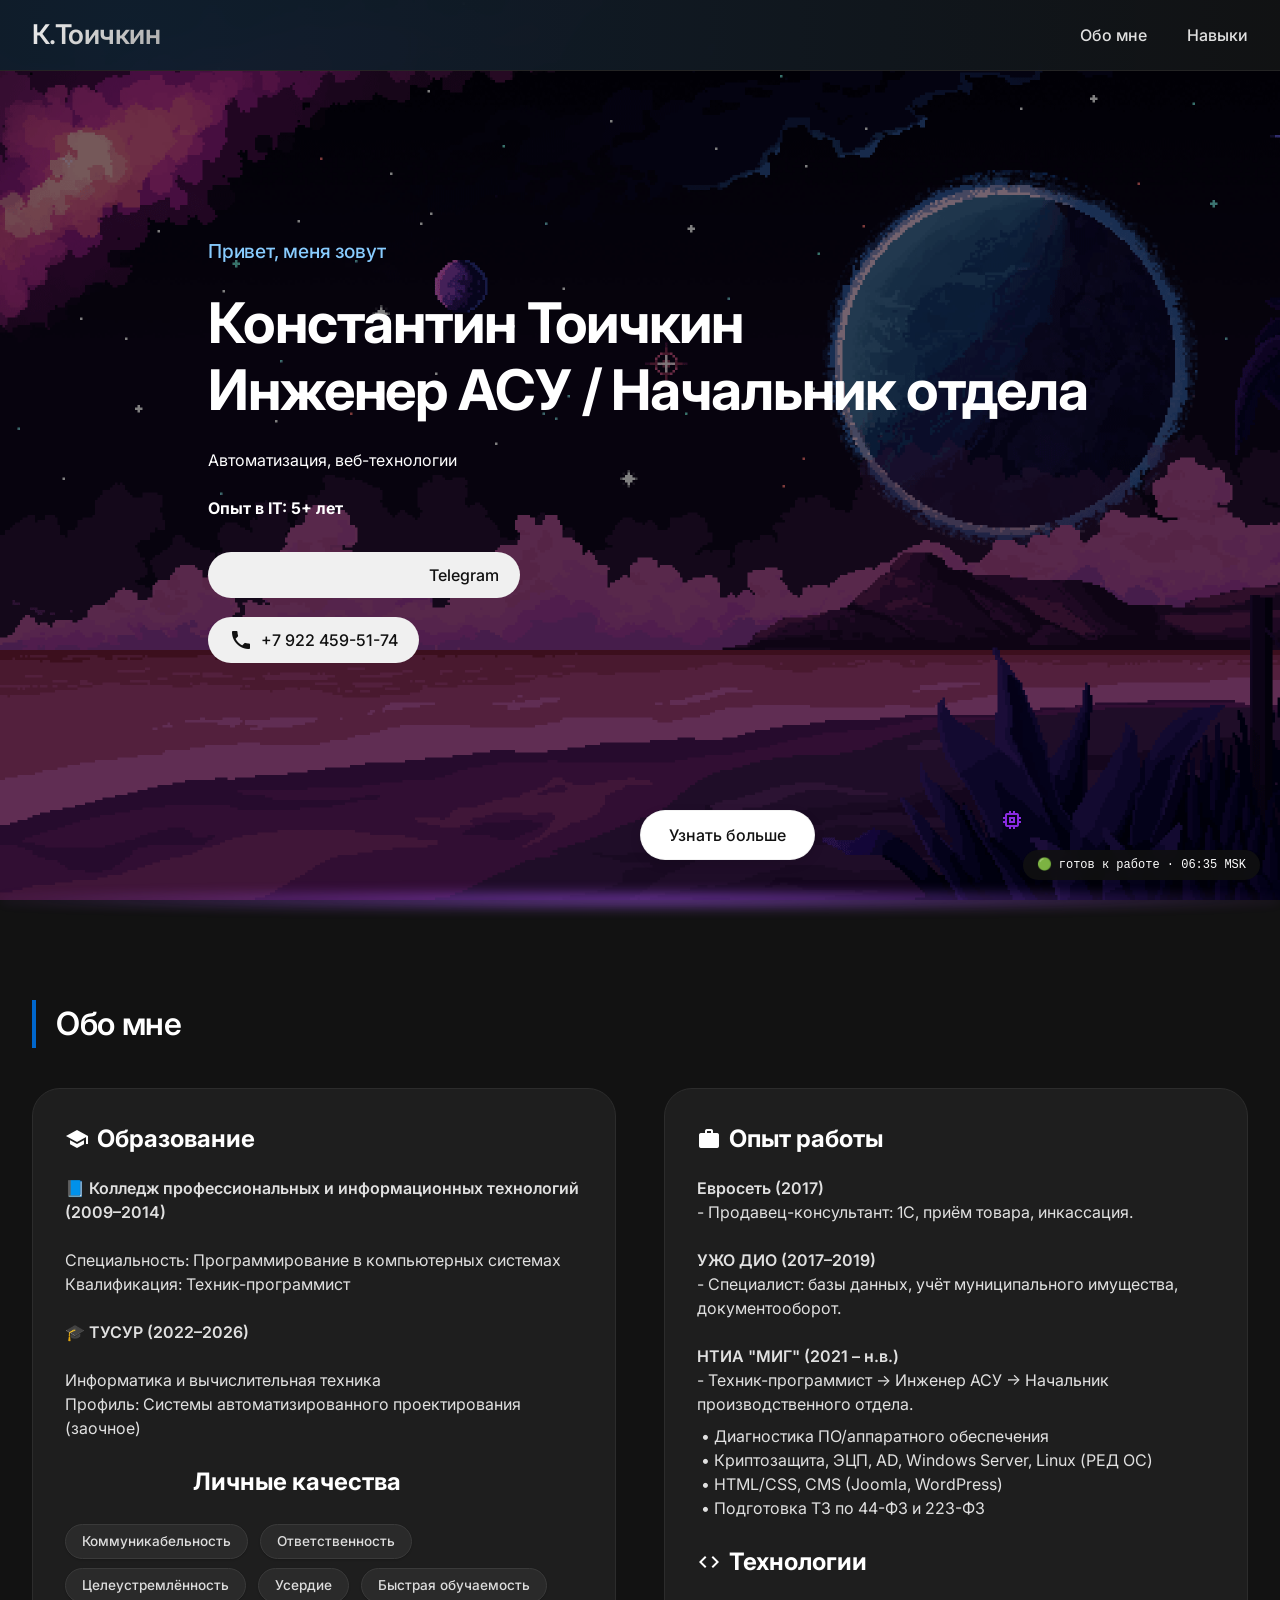
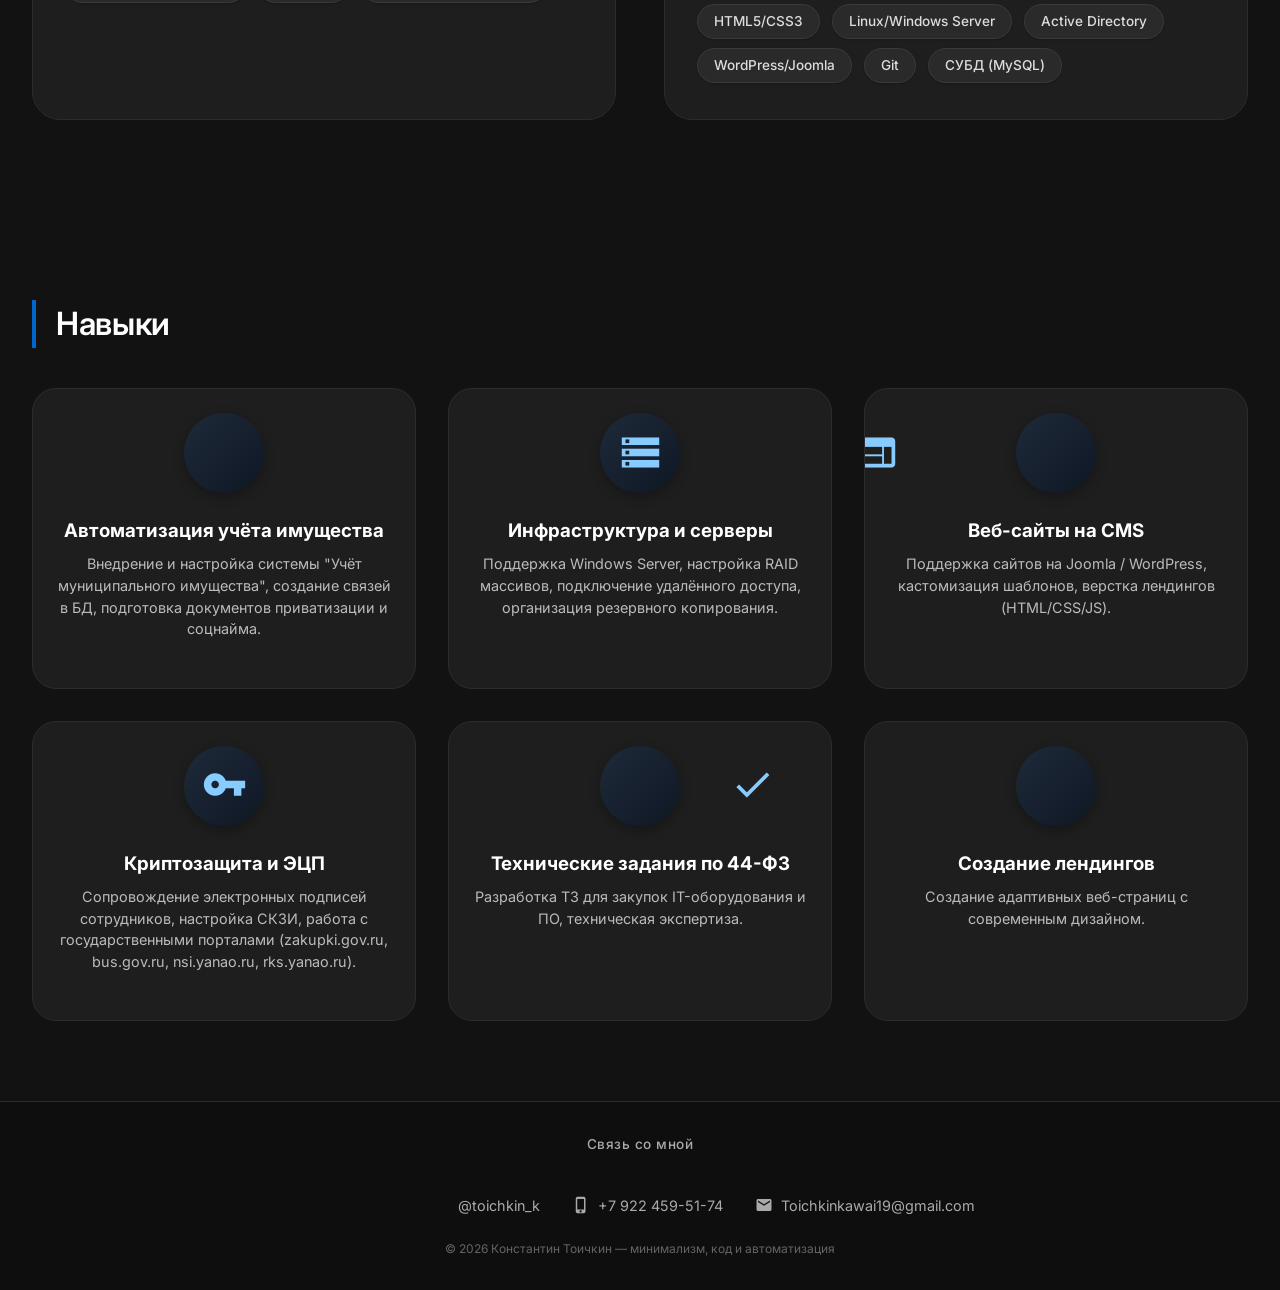
==== landing.html @ 27f52992 "Add files via upload" ====
<!doctype html>
<html lang="ru">
  <head>
    <meta charset="UTF-8" />
    <meta
      name="viewport"
      content="width=device-width, initial-scale=1.0, viewport-fit=cover"
    />
    <title>Kawai19</title>
    <!-- Google Fonts + Material Icons -->
    <link
      href="https://fonts.googleapis.com/css2?family=Inter:opsz,wght@14..32,300;14..32,400;14..32,500;14..32,600;14..32,700&display=swap"
      rel="stylesheet"
    />
    <link
      href="https://fonts.googleapis.com/icon?family=Material+Icons"
      rel="stylesheet"
    />
    <link href="land.css" rel="stylesheet" />
    <link rel="icon" href="res/planet.png" sizes="512x512" type="image/png">

  </head>
  <body>
    <header class="header">
      <div class="container nav-bar">
        <div class="logo">К.Тоичкин</div>
        <ul class="nav-links" id="navLinks">
          <li><a href="#about">Обо мне</a></li>
          <li><a href="#skills">Навыки</a></li>
        </ul>
        <button class="burger" id="burgerBtn" aria-label="Меню">
          <span></span><span></span><span></span>
        </button>
      </div>
    </header>

    <main>
      <section class="hero">
        <div class="container hero-content">
          <div class="hero-greeting">Привет, меня зовут</div>
          <h1 class="hero-title">
            Константин Тоичкин<br />Инженер АСУ / Начальник отдела
          </h1>
          <p>Автоматизация, веб-технологии</p>
          <p><strong>Опыт в IT 5+ лет</strong></p>
          <div class="hero-buttons">
            <a href="https://t.me/+79224595174" target="_blank" class="btn-icon"
              ><span class="material-icons">telegram</span> Telegram</a
            >
            <a href="tel:+79224595174" class="btn-icon"
              ><span class="material-icons">phone</span> +7 922 459-51-74</a
            >
          </div>
        </div>

        <!-- Три плавающие иконки (значки и цвета будут заданы через JS) -->
        <div class="floating-icon icon-main">
          <span class="material-icons"></span>
        </div>
        <div class="floating-icon icon-secondary-1">
          <span class="material-icons"></span>
        </div>
        <div class="floating-icon icon-secondary-2">
          <span class="material-icons"></span>
        </div>

        <div class="hero-more-btn">
          <a href="#about" class="btn-more">Узнать больше</a>
        </div>
      </section>

      <!-- О себе / навыки / опыт (тёмная тема) -->
      <section id="about" class="dark-section">
        <div class="container">
          <h2 class="section-title fade-up">Обо мне</h2>
          <div class="about-grid">
            <div class="info-card fade-up">
              <h3><span class="material-icons">school</span> Образование</h3>
              <div class="exp-item">
                <strong
                  >📘 Колледж профессиональных и информационных технологий
                  (2009–2014)</strong
                ><br />
                Специальность: Программирование в компьютерных системах<br />
                Квалификация: Техник-программист
              </div>
              <div class="exp-item">
                <strong>🎓 ТУСУР (2022–2026)</strong><br />
                Информатика и вычислительная техника<br />
                Профиль: Системы автоматизированного проектирования (заочное)
              </div>
              <h3 style="margin-top: 1.5rem">
                <span class="material-icons">badge</span> Личные качества
              </h3>
              <div>
                <span class="skill-tag">Коммуникабельность</span>
                <span class="skill-tag">Ответственность</span>
                <span class="skill-tag">Целеустремлённость</span>
                <span class="skill-tag">Усердие</span>
                <span class="skill-tag">Быстрая обучаемость</span>
              </div>
            </div>

            <div class="info-card fade-up">
              <h3><span class="material-icons">work</span> Опыт работы</h3>
              <div class="exp-item">
                <strong>Евросеть (2017)</strong> - Продавец-консультант: 1С,
                приём товара, инкассация.
              </div>
              <div class="exp-item">
                <strong>УЖО ДИО (2017–2019)</strong> - Специалист: базы данных,
                учёт муниципального имущества, документооборот.
              </div>
              <div class="exp-item">
                <strong>НТИА "МИГ" (2021 – н.в.)</strong> - Техник-программист →
                Инженер АСУ → Начальник производственного отдела.
                <ul
                  style="margin-top: 8px; list-style: none; padding-left: 4px"
                >
                  <li>• Диагностика ПО/аппаратного обеспечения</li>
                  <li>
                    • Криптозащита, ЭЦП, AD, Windows Server, Linux (РЕД ОС)
                  </li>
                  <li>• HTML/CSS, CMS (Joomla, WordPress)</li>
                  <li>• Подготовка ТЗ по 44-ФЗ и 223-ФЗ</li>
                </ul>
              </div>
              <h3 style="margin-top: 1rem">
                <span class="material-icons">code</span> Технологии
              </h3>
              <div>
                <span class="skill-tag">HTML5/CSS3</span>
                <span class="skill-tag">Linux/Windows Server</span>
                <span class="skill-tag">Active Directory</span>
                <span class="skill-tag">WordPress/Joomla</span>
                <span class="skill-tag">Git</span>
                <span class="skill-tag">СУБД (MySQL)</span>
              </div>
            </div>
          </div>
        </div>
      </section>

      <!-- Секция "Навыки" (тёмная) с обновлёнными иконками -->
      <section id="skills" class="dark-section">
        <div class="container">
          <h2 class="section-title fade-up">Навыки</h2>
          <div class="projects-grid">
            <div class="project-card">
              <div class="project-icon">
                <span class="material-icons">inventory_2</span>
              </div>
              <div class="project-info">
                <h3>Автоматизация учёта имущества</h3>
                <p>
                  Внедрение и настройка системы "Учёт муниципального имущества",
                  создание связей в БД, подготовка документов приватизации и
                  соцнайма.
                </p>
              </div>
            </div>
            <div class="project-card">
              <div class="project-icon">
                <span class="material-icons">storage</span>
              </div>
              <div class="project-info">
                <h3>Инфраструктура и серверы</h3>
                <p>
                  Поддержка Windows Server, настройка RAID массивов, подключение
                  удалённого доступа, организация резервного копирования.
                </p>
              </div>
            </div>
            <div class="project-card">
              <div class="project-icon">
                <span class="material-icons">web_stories</span>
              </div>
              <div class="project-info">
                <h3>Веб-сайты на CMS</h3>
                <p>
                  Поддержка сайтов на Joomla / WordPress, кастомизация шаблонов,
                  верстка лендингов (HTML/CSS/JS).
                </p>
              </div>
            </div>
            <div class="project-card">
              <div class="project-icon">
                <span class="material-icons">vpn_key</span>
              </div>
              <div class="project-info">
                <h3>Криптозащита и ЭЦП</h3>
                <p>
                  Сопровождение электронных подписей сотрудников, настройка
                  СКЗИ, работа с государственными порталами (zakupki.gov.ru,
                  bus.gov.ru, nsi.yanao.ru, rks.yanao.ru).
                </p>
              </div>
            </div>
            <div class="project-card">
              <div class="project-icon">
                <span class="material-icons">fact_check</span>
              </div>
              <div class="project-info">
                <h3>Технические задания по 44-ФЗ</h3>
                <p>
                  Разработка ТЗ для закупок IT-оборудования и ПО, техническая
                  экспертиза.
                </p>
              </div>
            </div>
            <div class="project-card">
              <div class="project-icon">
                <span class="material-icons">auto_awesome</span>
              </div>
              <div class="project-info">
                <h3>Создание лендингов</h3>
                <p>Создание адаптивных веб-страниц с современным дизайном.</p>
              </div>
            </div>
          </div>
        </div>
      </section>
    </main>

    <footer class="footer dark-footer">
      <div class="container">
        <div class="footer-contacts">
          <div class="footer-contacts-title">Связь со мной</div>
          <a
            href="https://t.me/+79224595174"
            target="_blank"
            class="footer-contact-link"
          >
            <span class="material-icons">telegram</span> @toichkin_k
          </a>
          <a href="tel:+79224595174" class="footer-contact-link">
            <span class="material-icons">phone_iphone</span> +7 922 459-51-74
          </a>
          <a
            href="mailto:Toichkinkawai19@gmail.com"
            class="footer-contact-link"
          >
            <span class="material-icons">email</span> Toichkinkawai19@gmail.com
          </a>
        </div>
        <div class="footer-copyright">
          © 2026 Константин Тоичкин — минимализм, код и автоматизация
        </div>
      </div>
    </footer>

    <script src="land.js"></script>
  </body>
</html>
---- land.css ----
* {
  margin: 0;
  padding: 0;
  box-sizing: border-box;
}

.pepe {
  font-size: 90px;
}

body {
  font-family: 'Inter', sans-serif;
  background-color: #121212;
  color: #e0e0e0;
  line-height: 1.5;
  scroll-behavior: smooth;
}

.container {
  max-width: 1280px;
  margin: 0 auto;
  padding: 0 32px;
}

/* ===== ТЁМНЫЙ HEADER ===== */
.header {
  position: fixed;
  top: 0;
  left: 0;
  width: 100%;
  background: rgba(18, 18, 18, 0.95);
  backdrop-filter: blur(12px);
  z-index: 1000;
  border-bottom: 1px solid rgba(255, 255, 255, 0.08);
  transition: all 0.2s ease;
  overflow: hidden;
}

.header::before {
  content: '';
  position: absolute;
  top: -50%;
  left: -50%;
  width: 200%;
  height: 200%;
  background: radial-gradient(circle at 30% 50%, rgba(0,102,204,0.15), transparent 70%);
  animation: rotateWave 12s infinite linear;
  pointer-events: none;
  z-index: -1;
}

@keyframes rotateWave {
  0% { transform: rotate(0deg) translate(-10%, -10%); }
  100% { transform: rotate(360deg) translate(-10%, -10%); }
}

.nav-bar {
  display: flex;
  justify-content: space-between;
  align-items: center;
  height: 70px;
}

.logo {
  font-size: 1.7rem;
  font-weight: 600;
  letter-spacing: -0.02em;
  background: linear-gradient(135deg, #f0f0f0 0%, #aaa 100%);
  background-clip: text;
  -webkit-background-clip: text;
  color: transparent;
  cursor: pointer;
}

.nav-links {
  display: flex;
  gap: 2.5rem;
  list-style: none;
}

.nav-links a {
  text-decoration: none;
  font-weight: 500;
  color: #e0e0e0;
  transition: color 0.2s;
  font-size: 1rem;
}

.nav-links a:hover {
  color: #0066cc;
}

/* Бургер (светлые полоски) */
.burger {
  display: none;
  cursor: pointer;
  background: none;
  border: none;
  width: 32px;
  height: 32px;
  position: relative;
}

.burger span {
  display: block;
  width: 24px;
  height: 2px;
  background: #e0e0e0;
  margin: 5px 0;
  transition: 0.3s;
  border-radius: 2px;
}

/* Секции (тёмные) */
section {
  padding: 100px 0 80px;
}

.dark-section {
  background-color: #121212;
  color: #e0e0e0;
  background: url('res/star_sky.jpg') center/cover fixed no-repeat;
}

/* HERO (светлая) */
.hero {
  min-height: 100vh;
  display: flex;
  align-items: center;
  padding-top: 80px;
  background-image: url('res/pixbeach.gif');
  background-size: cover;
  background-position: center;
  background-repeat: no-repeat;
  position: relative;
  overflow: hidden;
}

.hero::before {
  content: '';
  position: absolute;
  top: 0;
  left: 0;
  width: 100%;
  height: 100%;
  background: rgba(0, 0, 0, 0.5);
  z-index: 1;
}

/* Убираем центрирование контейнера в hero */
.hero .container {
  max-width: 100%;
  margin: 0;
  padding: 0;
  width: 100%;
}

/* === ОСНОВНОЕ ИЗМЕНЕНИЕ: повышенная специфичность, убран !important === */
.hero .hero-content {
  display: flex;
  flex-direction: column;
  align-items: flex-start;
  text-align: left;
  gap: 1.5rem;
  position: relative;
  z-index: 2;
  width: 100%;
  max-width: 700px;          /* ограничиваем ширину текста */
  padding-left: 13rem;        /* сдвиг вправо — работает без !important */
}

.hero-content,
.hero-content p,
.hero-content .hero-title {
  color: #ffffff;
}

.hero-greeting {
  color: #88ccff;
  font-size: 1.2rem;
  font-weight: 500;
  letter-spacing: -0.2px;
  opacity: 0;
  transform: translateY(20px);
  animation: fadeUp 0.6s ease forwards;
}

.hero-title {
  font-size: clamp(2rem, 6vw, 3.5rem);
  font-weight: 700;
  line-height: 1.2;
  letter-spacing: -0.02em;
  opacity: 0;
  transform: translateY(30px);
  animation: fadeUp 0.6s ease 0.15s forwards;
  white-space: nowrap;
}

.hero-desc {
  font-size: 1.2rem;
  max-width: 600px;
  opacity: 0;
  transform: translateY(20px);
  animation: fadeUp 0.6s ease 0.3s forwards;
}

.hero-buttons {
  display: flex;
  gap: 1.2rem;
  flex-wrap: wrap;
  margin-top: 0.5rem;
  opacity: 0;
  transform: translateY(20px);
  animation: fadeUp 0.6s ease 0.45s forwards;
}

.btn-icon {
  display: inline-flex;
  align-items: center;
  gap: 8px;
  background: #f0f0f0;
  padding: 10px 20px;
  border-radius: 40px;
  text-decoration: none;
  color: #111;
  font-weight: 500;
  transition: all 0.25s;
  border: 1px solid transparent;
}

.btn-icon:hover {
  background: #e4e4e4;
  transform: translateY(-3px);
  border-color: #ccc;
}

/* Кнопка "Узнать больше" */
.hero-more-btn {
  position: absolute;
  bottom: 40px;
  left: 50%;
  transform: translateX(-50%);
  z-index: 3;
  opacity: 0;
  animation: fadeUp 0.6s ease 0.6s forwards;
}

.btn-more {
  display: inline-block;
  background: #ffffff;
  color: #111111;
  padding: 12px 28px;
  border-radius: 40px;
  text-decoration: none;
  font-weight: 500;
  font-size: 1rem;
  transition: all 0.3s ease;
  box-shadow: 0 4px 12px rgba(0, 0, 0, 0.1);
  border: 1px solid rgba(0, 0, 0, 0.05);
  backdrop-filter: blur(2px);
}

.btn-more:hover {
  background: #0066cc;
  color: #ffffff;
  transform: translateY(-3px);
  box-shadow: 0 8px 20px rgba(0, 102, 204, 0.25);
}

/* ===== ТРИ ПЛАВАЮЩИЕ ИКОНКИ (только позиционирование, цвета и значки задаются в JS) ===== */
.floating-icon {
  position: absolute;
  pointer-events: none;
  z-index: 2;
  font-size: 70px;
  animation: float 5s infinite ease-in-out;
  transition: color 0.2s ease;
}

/* Основная иконка (developer_mode) */
.icon-main {
  right: 5%;
  bottom: 15%;
  animation-duration: 5s;
}

/* Вторая иконка */
.icon-secondary-1 {
  right: 15%;
  bottom: 30%;
  font-size: 55px;
  animation-duration: 6s;
  animation-delay: -1s;
}

/* Третья иконка */
.icon-secondary-2 {
  right: 20%;
  bottom: 5%;
  font-size: 60px;
  animation-duration: 4.5s;
  animation-delay: -2s;
}

@keyframes float {
  0% { transform: translateY(0px) rotate(0deg); }
  50% { transform: translateY(-20px) rotate(5deg); }
  100% { transform: translateY(0px) rotate(0deg); }
}

@keyframes fadeUp {
  to {
    opacity: 1;
    transform: translateY(0);
  }
}

/* Тёмная тема для остальных секций */
.section-title {
  font-size: 2rem;
  font-weight: 600;
  letter-spacing: -0.01em;
  margin-bottom: 2.5rem;
  border-left: 4px solid #0066cc;
  padding-left: 20px;
  color: #ffffff;
}

.about-grid {
  display: grid;
  grid-template-columns: 1fr 1fr;
  gap: 3rem;
}

.info-card {
  background: #1e1e1e;
  border-radius: 28px;
  padding: 2rem;
  transition: transform 0.2s, box-shadow 0.2s;
  color: #e0e0e0;
  border: 1px solid #2c2c2c;
}

.info-card:hover {
  transform: translateY(-5px);
  box-shadow: 0 20px 30px -12px rgba(0,0,0,0.3);
}

.info-card h3 {
  font-size: 1.5rem;
  margin-bottom: 1.2rem;
  display: flex;
  align-items: center;
  gap: 8px;
  color: #ffffff;
}

.exp-item {
  margin-bottom: 1.5rem;
}

.exp-item strong {
  font-weight: 600;
  display: block;
}

.skill-tag {
  background: #2a2a2a;
  border-radius: 40px;
  padding: 6px 16px;
  display: inline-block;
  margin: 0.3rem 0.5rem 0.3rem 0;
  font-size: 0.85rem;
  font-weight: 500;
  box-shadow: 0 1px 2px rgba(0,0,0,0.2);
  border: 1px solid #3a3a3a;
  color: #ddd;
}

.projects-grid {
  display: grid;
  grid-template-columns: repeat(auto-fill, minmax(320px, 1fr));
  gap: 2rem;
}

.project-card {
  background: #1e1e1e;
  border-radius: 24px;
  overflow: hidden;
  border: 1px solid #2c2c2c;
  transition: all 0.3s ease;
  opacity: 0;
  transform: translateY(20px);
  text-align: center;
  padding-bottom: 1.2rem;
}

.project-card.visible {
  opacity: 1;
  transform: translateY(0);
}

.project-card:hover {
  border-color: #0066cc;
  box-shadow: 0 20px 30px -12px rgba(0, 102, 204, 0.2);
  transform: translateY(-6px);
}

/* === НОВЫЙ СТИЛЬ ДЛЯ КРУГЛЫХ ИКОНОК В СЕКЦИИ НАВЫКИ === */
.project-icon {
  background: linear-gradient(135deg, #1e2a3a 0%, #0f1724 100%);
  border-radius: 60px;
  width: 80px;
  height: 80px;
  margin: 1.5rem auto 0.5rem;
  display: flex;
  align-items: center;
  justify-content: center;
  transition: all 0.25s ease;
  box-shadow: 0 4px 12px rgba(0, 0, 0, 0.3);
}

.project-icon .material-icons {
  font-size: 2.8rem;
  color: #88ccff;
  transition: transform 0.2s, color 0.2s;
}

.project-card:hover .project-icon {
  transform: translateY(-5px);
  box-shadow: 0 12px 20px rgba(0, 102, 204, 0.2);
}

.project-card:hover .material-icons {
  color: #ffffff;
  transform: scale(1.05);
}

.project-info {
  padding: 1rem 1.5rem 1.8rem;
}

.project-info h3 {
  margin-bottom: 0.5rem;
  color: #ffffff;
}

.project-info p {
  color: #bbbbbb;
  font-size: 0.9rem;
}

/* ===== СТИЛИ ФУТЕРА С КОНТАКТАМИ ===== */
.footer {
  border-top: 1px solid #2c2c2c;
  text-align: center;
  padding: 2rem;
  background-color: #0e0e0e;
}

.footer-contacts {
  display: flex;
  justify-content: center;
  gap: 2rem;
  flex-wrap: wrap;
  margin-bottom: 1.5rem;
}

.footer-contact-link {
  display: inline-flex;
  align-items: center;
  gap: 8px;
  text-decoration: none;
  color: #aaa;
  font-size: 0.9rem;
  transition: color 0.2s;
}

.footer-contact-link:hover {
  color: #e0e0e0;
}

.footer-contact-link .material-icons {
  font-size: 1.1rem;
}

.footer-copyright {
  font-size: 0.75rem;
  opacity: 0.7;
  color: #888;
}

/* Адаптивность */
@media (max-width: 900px) {
  .container {
    padding: 0 24px;
  }
  .about-grid {
    grid-template-columns: 1fr;
    gap: 2rem;
  }
  .hero {
    min-height: 80vh;
  }
  .hero .hero-content {
    padding-left: 3rem;
    max-width: 600px;
  }
  .floating-icon {
    font-size: 50px;
  }
  .icon-secondary-1 {
    font-size: 40px;
    right: 12%;
    bottom: 25%;
  }
  .icon-secondary-2 {
    font-size: 45px;
    right: 18%;
    bottom: 8%;
  }
  .footer-contacts {
    gap: 1.5rem;
  }
}

@media (max-width: 768px) {
  .nav-links {
    position: fixed;
    top: 70px;
    left: -100%;
    width: 80%;
    height: calc(100vh - 70px);
    background: rgba(18, 18, 18, 0.98);
    backdrop-filter: blur(20px);
    flex-direction: column;
    align-items: center;
    justify-content: flex-start;
    padding-top: 3rem;
    gap: 2rem;
    transition: left 0.4s cubic-bezier(0.2, 0.9, 0.4, 1.1);
    box-shadow: 2px 0 20px rgba(0,0,0,0.5);
    z-index: 999;
  }

  .nav-links a {
    color: #e0e0e0;
  }

  .nav-links.active {
    left: 0;
  }

  .burger {
    display: block;
  }

  .burger.active span:nth-child(1) {
    transform: rotate(45deg) translate(5px, 5px);
  }
  .burger.active span:nth-child(2) {
    opacity: 0;
  }
  .burger.active span:nth-child(3) {
    transform: rotate(-45deg) translate(5px, -5px);
  }

  .hero-buttons {
    gap: 0.8rem;
  }
  .btn-icon {
    padding: 8px 16px;
    font-size: 0.9rem;
  }
  .hero-more-btn {
    bottom: 20px;
  }
  .btn-more {
    padding: 8px 20px;
    font-size: 0.9rem;
  }
  .hero .hero-content {
    padding-left: 1.5rem;
    max-width: 90%;
  }
  .hero-title {
    white-space: normal;
    font-size: clamp(1.5rem, 7vw, 2.5rem);
    line-height: 1.3;
  }
  .footer-contacts {
    flex-direction: column;
    gap: 0.8rem;
  }
}

@media (max-width: 480px) {
  .container {
    padding: 0 20px;
  }
  .section-title {
    font-size: 1.7rem;
  }
}

.fade-up {
  opacity: 0;
  transform: translateY(30px);
  transition: opacity 0.7s ease, transform 0.7s ease;
}

.fade-up.visible {
  opacity: 1;
  transform: translateY(0);
}

/* ===== ФИОЛЕТОВОЕ СВЕЧЕНИЕ РОВНО ПОСЕРЕДИНЕ ===== */
#about {
  position: relative;
}

#about::before {
  content: '';
  position: absolute;
  top: -10px;
  left: 0;
  width: 100%;
  height: 20px;
  background: radial-gradient(ellipse at center, rgba(168, 85, 247, 0.7) 0%, rgba(168, 85, 247, 0) 80%);
  filter: blur(6px);
  pointer-events: none;
  z-index: 5;
  opacity: 0.9;
}
.footer-contacts-title {
  font-size: 0.85rem;
  font-weight: 500;
  color: #aaa;
  letter-spacing: 0.5px;
  margin-bottom: 0.5rem;
  width: 100%;
  text-align: center;
}
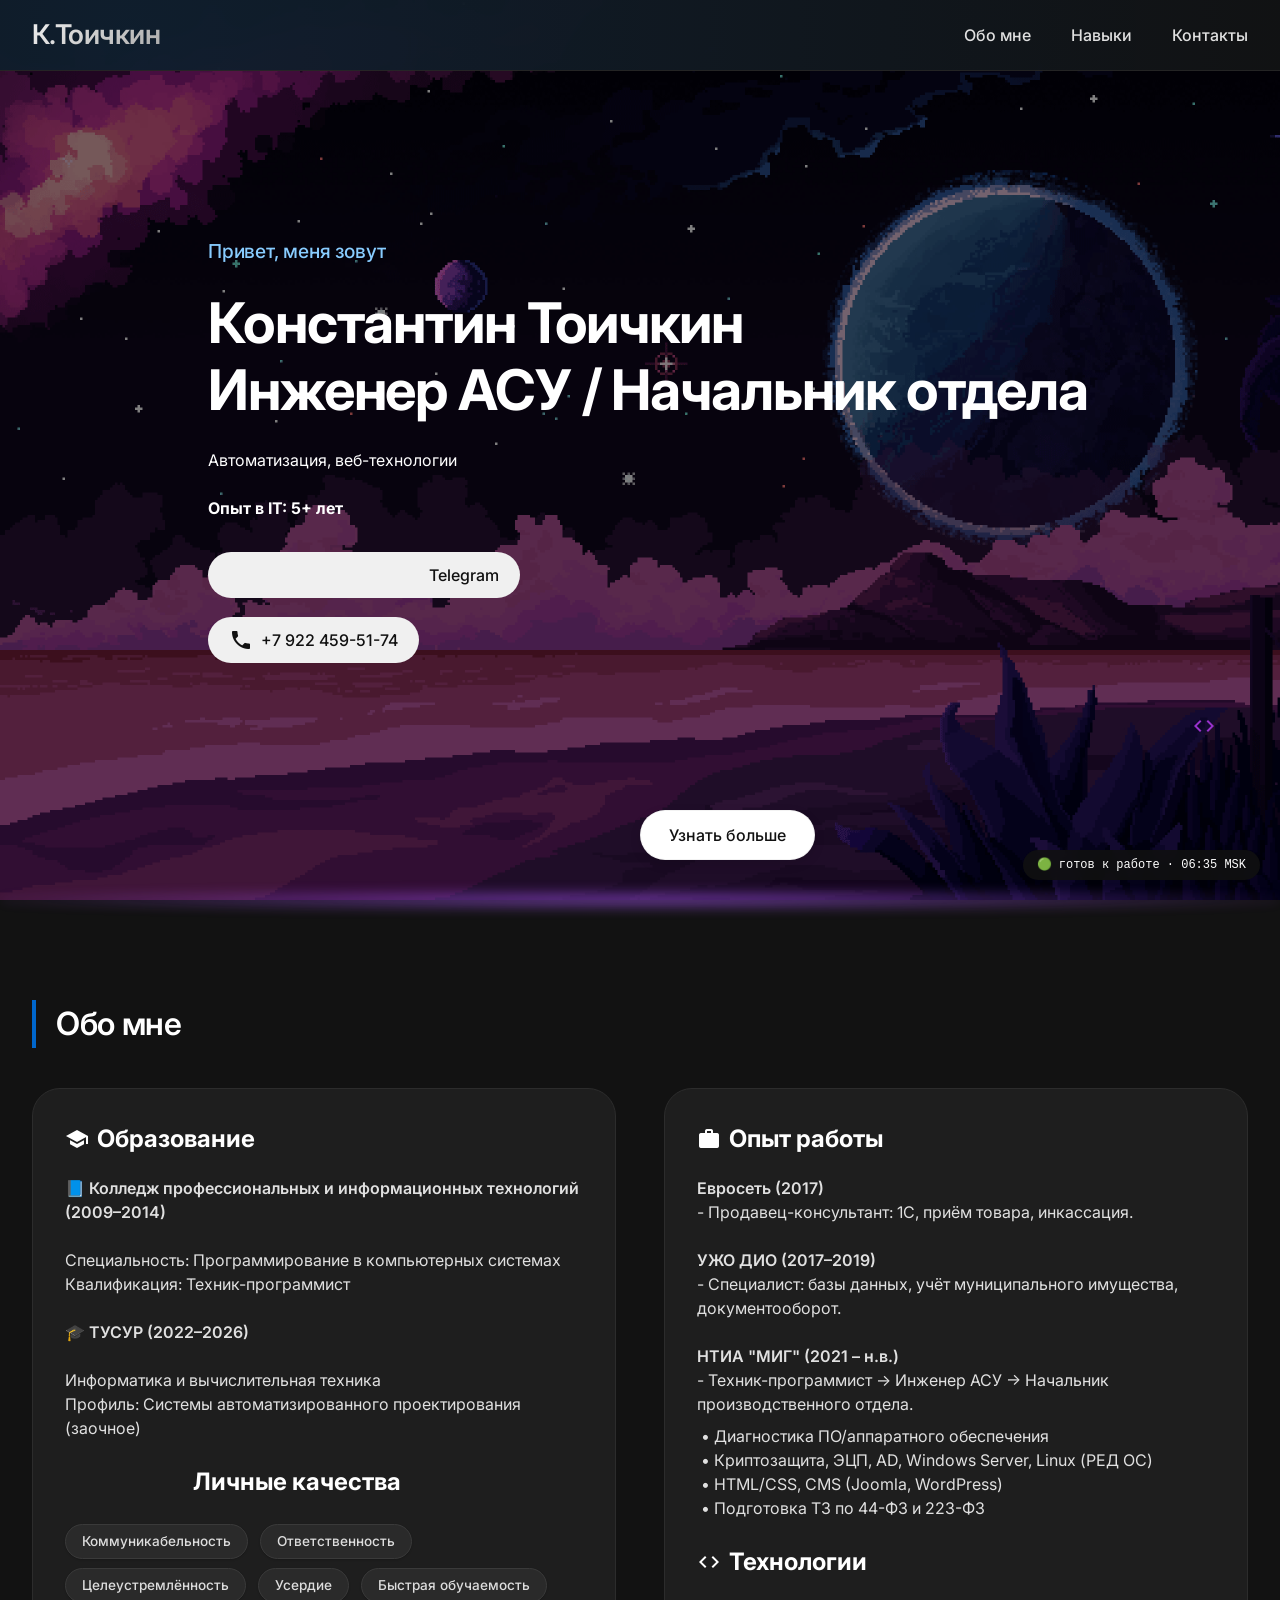
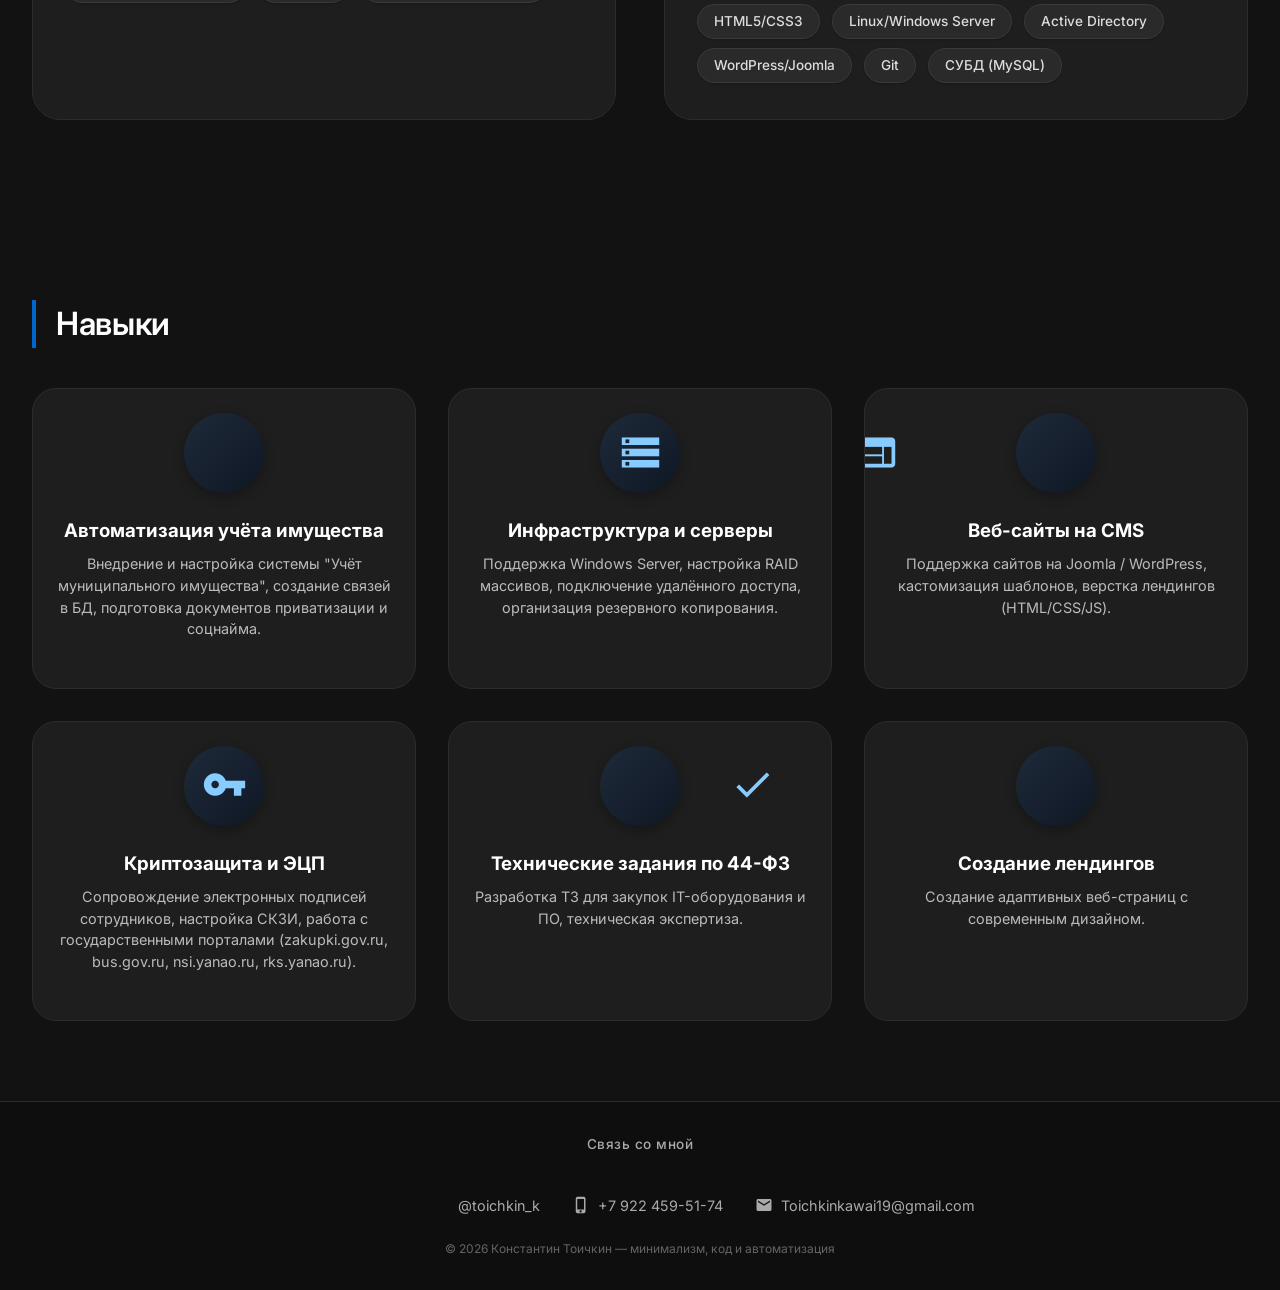
==== commit 56435799: "Add files via upload" ====
--- a/landing.html
+++ b/landing.html
@@ -17,7 +17,7 @@
       rel="stylesheet"
     />
     <link href="land.css" rel="stylesheet" />
-    <link rel="icon" href="res/planet.png" sizes="512x512" type="image/png">
+    <link rel="icon" href="res/planet.png" type="image/png">
 
   </head>
   <body>
@@ -27,6 +27,7 @@
         <ul class="nav-links" id="navLinks">
           <li><a href="#about">Обо мне</a></li>
           <li><a href="#skills">Навыки</a></li>
+          <li><a href="#footer">Контакты</a></li>
         </ul>
         <button class="burger" id="burgerBtn" aria-label="Меню">
           <span></span><span></span><span></span>
@@ -222,7 +223,7 @@
       </section>
     </main>
 
-    <footer class="footer dark-footer">
+    <footer id="footer" class="footer dark-footer">
       <div class="container">
         <div class="footer-contacts">
           <div class="footer-contacts-title">Связь со мной</div>
--- a/land.css
+++ b/land.css
@@ -2,10 +2,6 @@
   margin: 0;
   padding: 0;
   box-sizing: border-box;
-}
-
-.pepe {
-  font-size: 90px;
 }
 
 body {
